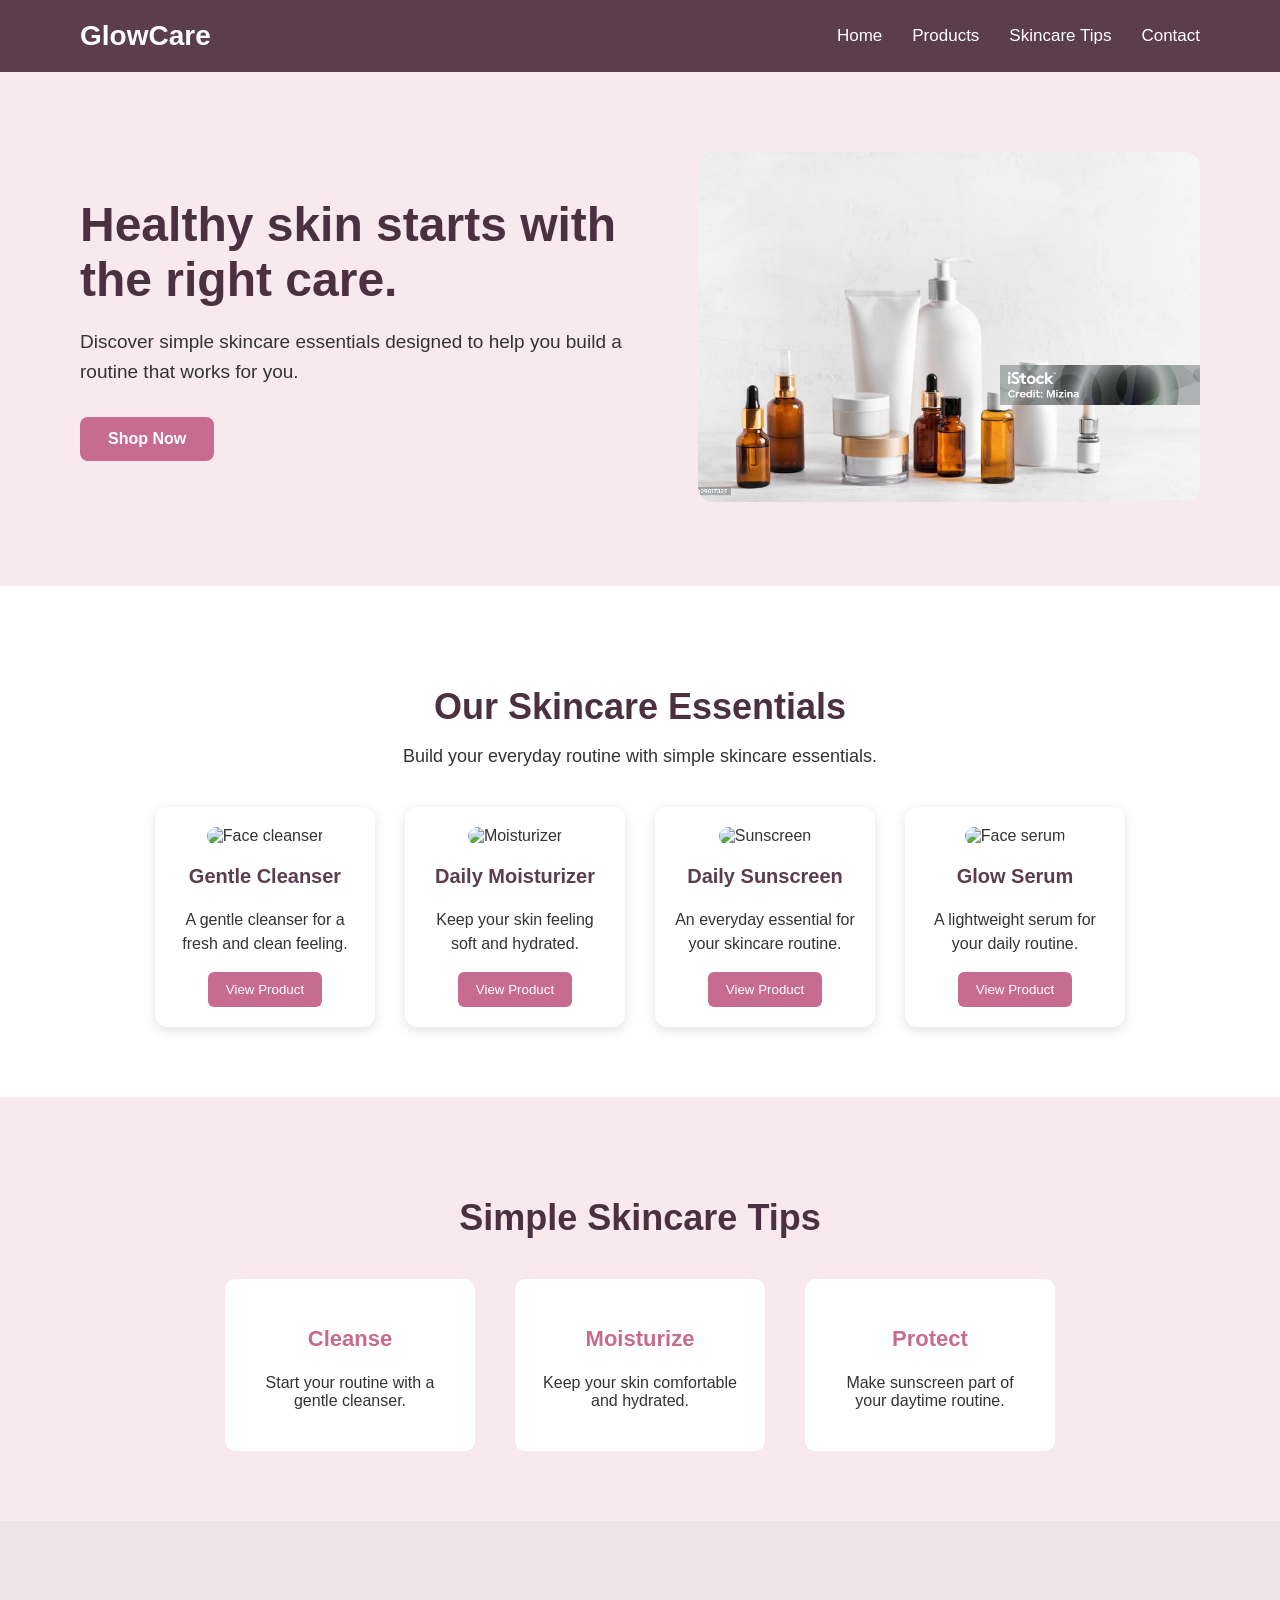
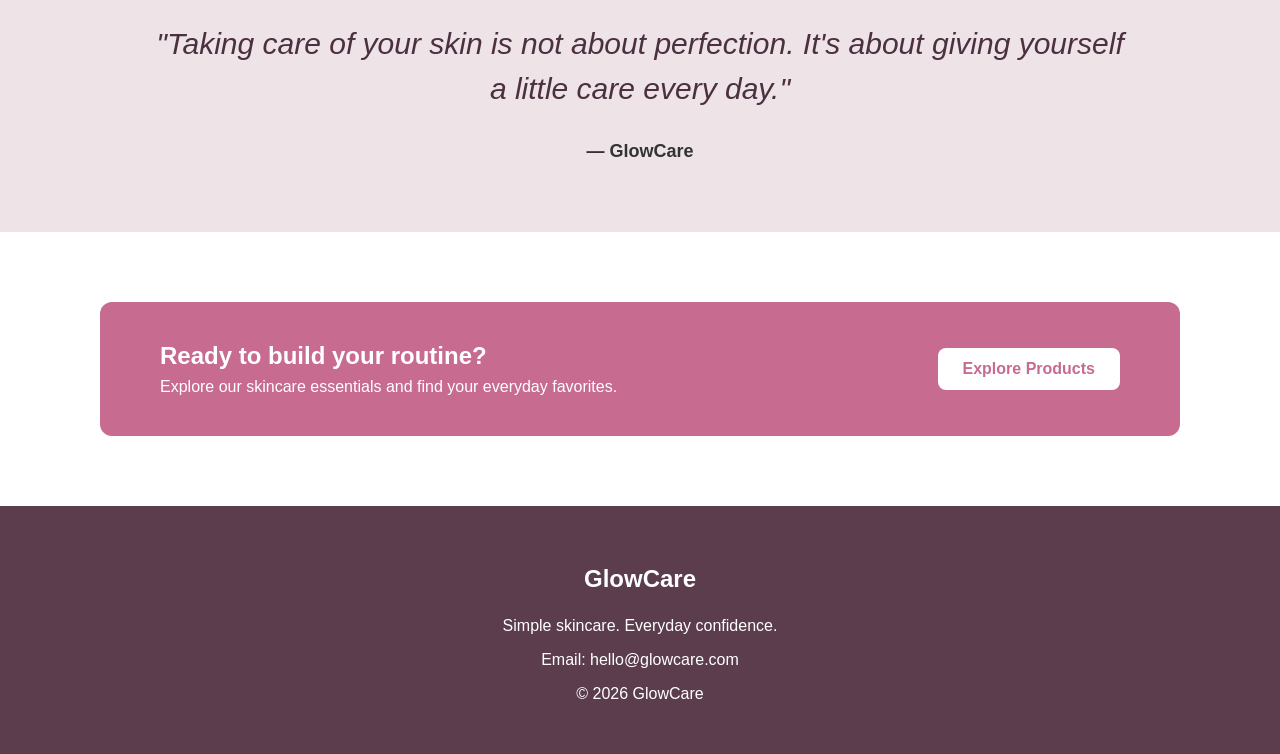
==== index.html @ fea5e765 "created a glowcare skincare landing page" ====
<!DOCTYPE html>
<html lang="en">
<head>
    <meta charset="UTF-8">
    <meta name="viewport" content="width=device-width, initial-scale=1.0">

    <title>GlowCare - Skincare</title>

    <link rel="stylesheet" href="style.css">
</head>

<body>

    <!-- HEADER -->

    <header>

        <div class="logo">
            GlowCare
        </div>

        <nav>
            <a href="#home">Home</a>
            <a href="#products">Products</a>
            <a href="#tips">Skincare Tips</a>
            <a href="#contact">Contact</a>
        </nav>

    </header>


    <!-- HERO -->

    <section id="home" class="hero">

        <div class="hero-text">

            <h1>
                Healthy skin starts with the right care.
            </h1>

            <p>
                Discover simple skincare essentials designed to help
                you build a routine that works for you.
            </p>

            <a href="#products" class="button">
                Shop Now
            </a>

        </div>


        <div class="hero-image">

            <img
                src="./images/skincare.jpg"
                alt="Skincare products"
            >

        </div>

    </section>


    <!-- PRODUCTS -->

    <section id="products" class="products">

        <h2>
            Our Skincare Essentials
        </h2>

        <p class="section-text">
            Build your everyday routine with simple skincare essentials.
        </p>


        <div class="product-container">


            <!-- PRODUCT 1 -->

            <div class="product-card">

                <div class="product-image">
                    <img
                        src="https://images.unsplash.com/photo-1556229010-aa3d3f1f4b4d?auto=format&fit=crop&w=500&q=80"
                        alt="Face cleanser"
                    >
                </div>

                <h3>Gentle Cleanser</h3>

                <p>
                    A gentle cleanser for a fresh and clean feeling.
                </p>

                <button onclick="showProduct('Gentle Cleanser')">
                    View Product
                </button>

            </div>


            <!-- PRODUCT 2 -->

            <div class="product-card">

                <div class="product-image">
                    <img
                        src="https://images.unsplash.com/photo-1571781926291-c477ebfd024b?auto=format&fit=crop&w=500&q=80"
                        alt="Moisturizer"
                    >
                </div>

                <h3>Daily Moisturizer</h3>

                <p>
                    Keep your skin feeling soft and hydrated.
                </p>

                <button onclick="showProduct('Daily Moisturizer')">
                    View Product
                </button>

            </div>


            <!-- PRODUCT 3 -->

            <div class="product-card">

                <div class="product-image">
                    <img
                        src="https://images.unsplash.com/photo-1556228720-195a672e8a03?auto=format&fit=crop&w=500&q=80"
                        alt="Sunscreen"
                    >
                </div>

                <h3>Daily Sunscreen</h3>

                <p>
                    An everyday essential for your skincare routine.
                </p>

                <button onclick="showProduct('Daily Sunscreen')">
                    View Product
                </button>

            </div>


            <!-- PRODUCT 4 -->

            <div class="product-card">

                <div class="product-image">
                    <img
                        src="https://images.unsplash.com/photo-1620916566398-39f1143ab7be?auto=format&fit=crop&w=500&q=80"
                        alt="Face serum"
                    >
                </div>

                <h3>Glow Serum</h3>

                <p>
                    A lightweight serum for your daily routine.
                </p>

                <button onclick="showProduct('Glow Serum')">
                    View Product
                </button>

            </div>

        </div>

    </section>


    <!-- SKINCARE TIPS -->

    <section id="tips" class="tips">

        <h2>
            Simple Skincare Tips
        </h2>


        <div class="tips-container">

            <div class="tip">

                <h3>Cleanse</h3>

                <p>
                    Start your routine with a gentle cleanser.
                </p>

            </div>


            <div class="tip">

                <h3>Moisturize</h3>

                <p>
                    Keep your skin comfortable and hydrated.
                </p>

            </div>


            <div class="tip">

                <h3>Protect</h3>

                <p>
                    Make sunscreen part of your daytime routine.
                </p>

            </div>

        </div>

    </section>


    <!-- QUOTE -->

    <section class="quote">

        <p>
            "Taking care of your skin is not about perfection.
            It's about giving yourself a little care every day."
        </p>

        <strong>
            — GlowCare
        </strong>

    </section>


    <!-- CALL TO ACTION -->

    <section class="cta">

        <div>

            <h2>
                Ready to build your routine?
            </h2>

            <p>
                Explore our skincare essentials and find your everyday favorites.
            </p>

        </div>

        <a href="#products" class="cta-button">
            Explore Products
        </a>

    </section>


    <!-- FOOTER -->

    <footer id="contact">

        <h3>
            GlowCare
        </h3>

        <p>
            Simple skincare. Everyday confidence.
        </p>

        <p>
            Email: hello@glowcare.com
        </p>

        <p>
            © 2026 GlowCare
        </p>

    </footer>


    <script src="script.js"></script>

</body>
</html>
---- style.css ----
* {
    box-sizing: border-box;
}

html {
    scroll-behavior: smooth;
}

body {
    margin: 0;
    font-family: Arial, sans-serif;
    color: #333;
}


/* HEADER */

header {
    background-color: #5c3d4e;

    display: flex;
    justify-content: space-between;
    align-items: center;

    padding: 20px 80px;

    position: sticky;
    top: 0;
    z-index: 10;
}

.logo {
    font-size: 28px;
    font-weight: bold;
    color: white;
}

nav {
    display: flex;
    gap: 30px;
}

nav a {
    color: white;
    text-decoration: none;
    font-size: 17px;
}

nav a:hover {
    text-decoration: underline;
}


/* HERO */

.hero {
    background-color: #f8e9ee;

    display: flex;
    justify-content: space-between;
    align-items: center;

    padding: 80px;

    gap: 60px;
}

.hero-text {
    width: 50%;
}

.hero-text h1 {
    font-size: 48px;
    margin: 0 0 20px;

    color: #4b3040;
}

.hero-text p {
    font-size: 19px;
    line-height: 1.6;

    margin-bottom: 30px;
}

.button {
    display: inline-block;

    background-color: #c76b91;
    color: white;

    padding: 13px 28px;

    border-radius: 8px;

    text-decoration: none;

    font-weight: bold;
}

.button:hover {
    background-color: #a95577;
}

.hero-image {
    width: 45%;
}

.hero-image img {
    width: 100%;
    height: 350px;

    object-fit: cover;

    border-radius: 15px;
}


/* PRODUCTS */

.products {
    text-align: center;

    padding: 70px 80px;
}

.products h2,
.tips h2 {
    font-size: 36px;

    color: #4b3040;

    margin-bottom: 10px;
}

.section-text {
    font-size: 18px;

    margin-bottom: 40px;
}

.product-container {
    display: flex;

    justify-content: center;

    gap: 30px;
}

.product-card {
    width: 220px;

    padding: 20px;

    border-radius: 12px;

    box-shadow: 0 3px 12px rgba(0, 0, 0, 0.12);

    background-color: white;
}

.product-image img {
    width: 100%;
    height: 180px;

    object-fit: cover;

    border-radius: 10px;
}

.product-card h3 {
    color: #5c3d4e;

    font-size: 20px;
}

.product-card p {
    line-height: 1.5;
}

.product-card button {
    background-color: #c76b91;

    color: white;

    border: none;

    padding: 10px 18px;

    border-radius: 6px;

    cursor: pointer;
}

.product-card button:hover {
    background-color: #a95577;
}


/* TIPS */

.tips {
    background-color: #f8e9ee;

    text-align: center;

    padding: 70px 80px;
}

.tips-container {
    display: flex;

    justify-content: center;

    gap: 40px;

    margin-top: 40px;
}

.tip {
    width: 250px;

    background-color: white;

    padding: 25px;

    border-radius: 10px;
}

.tip h3 {
    color: #c76b91;

    font-size: 22px;
}


/* QUOTE */

.quote {
    background-color: #eee3e7;

    text-align: center;

    padding: 70px 150px;
}

.quote p {
    font-size: 30px;

    font-style: italic;

    line-height: 1.5;

    color: #4b3040;
}

.quote strong {
    font-size: 18px;
}


/* CTA */

.cta {
    background-color: #c76b91;

    color: white;

    margin: 70px 100px;

    padding: 40px 60px;

    border-radius: 12px;

    display: flex;

    justify-content: space-between;

    align-items: center;
}

.cta h2 {
    margin: 0 0 8px;
}

.cta p {
    margin: 0;
}

.cta-button {
    background-color: white;

    color: #c76b91;

    padding: 12px 25px;

    border-radius: 8px;

    text-decoration: none;

    font-weight: bold;
}


/* FOOTER */

footer {
    background-color: #5c3d4e;

    color: white;

    text-align: center;

    padding: 35px;
}

footer h3 {
    font-size: 24px;
}
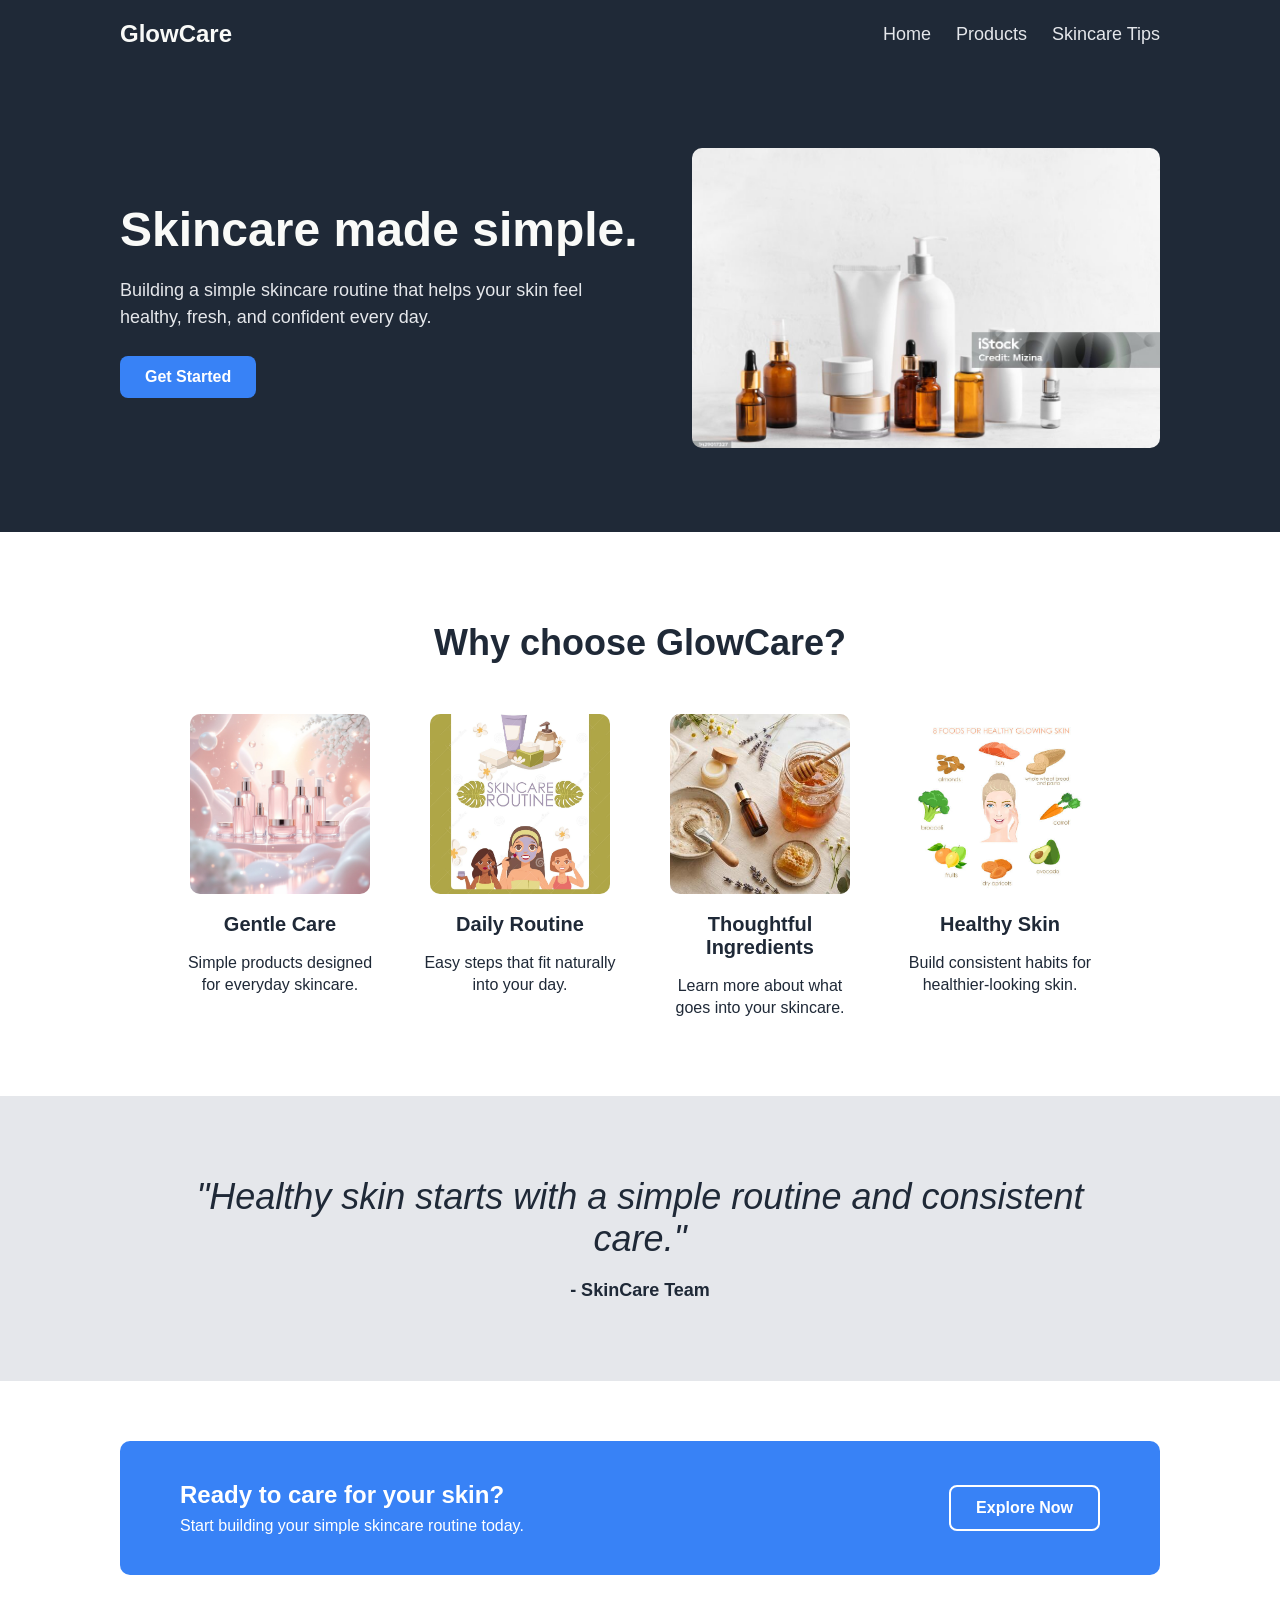
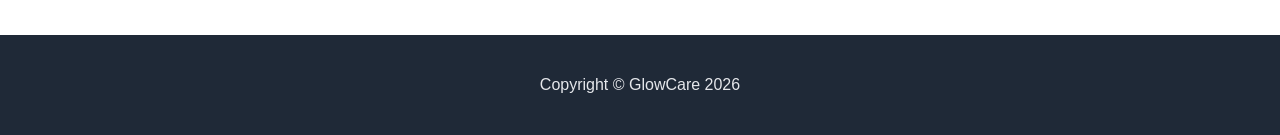
==== commit 1b8c74f6: "create skincare landing page" ====
--- a/index.html
+++ b/index.html
@@ -4,292 +4,115 @@
     <meta charset="UTF-8">
     <meta name="viewport" content="width=device-width, initial-scale=1.0">
 
-    <title>GlowCare - Skincare</title>
+    <title>SkinCare</title>
 
     <link rel="stylesheet" href="style.css">
 </head>
 
 <body>
+    <header>
+    <div class="logo">GlowCare</div>
 
-    <!-- HEADER -->
+    <nav>
+        <a href="#home">Home</a>
+        <a href="#products">Products</a>
+        <a href="#skincare tips">Skincare Tips</a>
+    </nav>
+</header>
+<section class="hero" id="home">
 
-    <header>
+    <div class="hero-content">
 
-        <div class="logo">
-            GlowCare
-        </div>
+        <h1>Skincare made simple.</h1>
 
-        <nav>
-            <a href="#home">Home</a>
-            <a href="#products">Products</a>
-            <a href="#tips">Skincare Tips</a>
-            <a href="#contact">Contact</a>
-        </nav>
+        <p>
+            Building  a simple skincare routine that helps your skin
+            feel healthy, fresh, and confident every day.
+        </p>
 
-    </header>
+        <a href="signup.html" class="get-started">Get Started</a>
+
+    </div>
+
+    <div class="hero-image">
+        <img src="images/skincare.jpg" alt="Skincare products">
+    </div>
+</section>
+<section class="information" id="products">
+
+    <h2>Why choose GlowCare?</h2>
+
+    <div class="cards">
 
 
-    <!-- HERO -->
-
-    <section id="home" class="hero">
-
-        <div class="hero-text">
-
-            <h1>
-                Healthy skin starts with the right care.
-            </h1>
-
-            <p>
-                Discover simple skincare essentials designed to help
-                you build a routine that works for you.
-            </p>
-
-            <a href="#products" class="button">
-                Shop Now
-            </a>
-
-        </div>
+    <div class="card">
+        <a href="#" class="card-link">
+            <div class="card-image">
+                <img src="images/gentle-care.jpg" alt="Gentle skincare">
+            </div>
+            <h3>Gentle Care</h3>
+        </a>
+        <p>Simple products designed for everyday skincare.</p>
+    </div>
 
 
-        <div class="hero-image">
+    <div class="card">
+        <a href="#" class="card-link">
+            <div class="card-image">
+                <img src="images/daily-routine.jpg" alt="Daily skincare routine">
+            </div>
+            <h3>Daily Routine</h3>
+        </a>
+        <p>Easy steps that fit naturally into your day.</p>
+    </div>
 
-            <img
-                src="./images/skincare.jpg"
-                alt="Skincare products"
-            >
+    <div class="card">
+        <a href="#" class="card-link">
+            <div class="card-image">
+                <img src="images/natural-care.jpg" alt="Natural skincare">
+            </div>
+            <h3>Thoughtful Ingredients</h3>
+        </a>
+        <p>Learn more about what goes into your skincare.</p>
+    </div>
 
-        </div>
+    <div class="card">
+        <a href="#" class="card-link">
+            <div class="card-image">
+                <img src="images/healthy-skin.jpg" alt="Healthy skin">
+            </div>
+            <h3>Healthy Skin</h3>
+        </a>
+        <p>Build consistent habits for healthier-looking skin.</p>
+    </div>
 
-    </section>
+</div>
+</section>
+<section class="quote">
 
+    <p>
+        "Healthy skin starts with a simple routine and
+        consistent care."
+    </p>
 
-    <!-- PRODUCTS -->
+    <strong>- SkinCare Team</strong>
 
-    <section id="products" class="products">
+</section>
+<section class="cta" id="skincare tips">
 
-        <h2>
-            Our Skincare Essentials
-        </h2>
-
-        <p class="section-text">
-            Build your everyday routine with simple skincare essentials.
-        </p>
-
-
-        <div class="product-container">
-
-
-            <!-- PRODUCT 1 -->
-
-            <div class="product-card">
-
-                <div class="product-image">
-                    <img
-                        src="https://images.unsplash.com/photo-1556229010-aa3d3f1f4b4d?auto=format&fit=crop&w=500&q=80"
-                        alt="Face cleanser"
-                    >
-                </div>
-
-                <h3>Gentle Cleanser</h3>
-
-                <p>
-                    A gentle cleanser for a fresh and clean feeling.
-                </p>
-
-                <button onclick="showProduct('Gentle Cleanser')">
-                    View Product
-                </button>
-
-            </div>
-
-
-            <!-- PRODUCT 2 -->
-
-            <div class="product-card">
-
-                <div class="product-image">
-                    <img
-                        src="https://images.unsplash.com/photo-1571781926291-c477ebfd024b?auto=format&fit=crop&w=500&q=80"
-                        alt="Moisturizer"
-                    >
-                </div>
-
-                <h3>Daily Moisturizer</h3>
-
-                <p>
-                    Keep your skin feeling soft and hydrated.
-                </p>
-
-                <button onclick="showProduct('Daily Moisturizer')">
-                    View Product
-                </button>
-
-            </div>
-
-
-            <!-- PRODUCT 3 -->
-
-            <div class="product-card">
-
-                <div class="product-image">
-                    <img
-                        src="https://images.unsplash.com/photo-1556228720-195a672e8a03?auto=format&fit=crop&w=500&q=80"
-                        alt="Sunscreen"
-                    >
-                </div>
-
-                <h3>Daily Sunscreen</h3>
-
-                <p>
-                    An everyday essential for your skincare routine.
-                </p>
-
-                <button onclick="showProduct('Daily Sunscreen')">
-                    View Product
-                </button>
-
-            </div>
-
-
-            <!-- PRODUCT 4 -->
-
-            <div class="product-card">
-
-                <div class="product-image">
-                    <img
-                        src="https://images.unsplash.com/photo-1620916566398-39f1143ab7be?auto=format&fit=crop&w=500&q=80"
-                        alt="Face serum"
-                    >
-                </div>
-
-                <h3>Glow Serum</h3>
-
-                <p>
-                    A lightweight serum for your daily routine.
-                </p>
-
-                <button onclick="showProduct('Glow Serum')">
-                    View Product
-                </button>
-
-            </div>
-
-        </div>
-
-    </section>
-
-
-    <!-- SKINCARE TIPS -->
-
-    <section id="tips" class="tips">
-
-        <h2>
-            Simple Skincare Tips
-        </h2>
-
-
-        <div class="tips-container">
-
-            <div class="tip">
-
-                <h3>Cleanse</h3>
-
-                <p>
-                    Start your routine with a gentle cleanser.
-                </p>
-
-            </div>
-
-
-            <div class="tip">
-
-                <h3>Moisturize</h3>
-
-                <p>
-                    Keep your skin comfortable and hydrated.
-                </p>
-
-            </div>
-
-
-            <div class="tip">
-
-                <h3>Protect</h3>
-
-                <p>
-                    Make sunscreen part of your daytime routine.
-                </p>
-
-            </div>
-
-        </div>
-
-    </section>
-
-
-    <!-- QUOTE -->
-
-    <section class="quote">
+    <div>
+        <h2>Ready to care for your skin?</h2>
 
         <p>
-            "Taking care of your skin is not about perfection.
-            It's about giving yourself a little care every day."
+            Start building your simple skincare routine today.
         </p>
+    </div>
 
-        <strong>
-            — GlowCare
-        </strong>
+    <button>Explore Now</button>
 
-    </section>
-
-
-    <!-- CALL TO ACTION -->
-
-    <section class="cta">
-
-        <div>
-
-            <h2>
-                Ready to build your routine?
-            </h2>
-
-            <p>
-                Explore our skincare essentials and find your everyday favorites.
-            </p>
-
-        </div>
-
-        <a href="#products" class="cta-button">
-            Explore Products
-        </a>
-
-    </section>
-
-
-    <!-- FOOTER -->
-
-    <footer id="contact">
-
-        <h3>
-            GlowCare
-        </h3>
-
-        <p>
-            Simple skincare. Everyday confidence.
-        </p>
-
-        <p>
-            Email: hello@glowcare.com
-        </p>
-
-        <p>
-            © 2026 GlowCare
-        </p>
-
-    </footer>
-
-
-    <script src="script.js"></script>
-
+</section>
+<footer>
+    <p>Copyright © GlowCare 2026</p>
+</footer>
 </body>
 </html>
--- a/style.css
+++ b/style.css
@@ -2,318 +2,234 @@
     box-sizing: border-box;
 }
 
+body {
+    margin: 0;
+    font-family: "Roboto", sans-serif;
+    color: #1F2937;
+}
+
+header {
+    background-color: #1F2937;
+    display: flex;
+    justify-content: space-between;
+    align-items: center;
+    padding: 20px 120px;
+}
+
+.logo {
+    font-size: 24px;
+    font-weight: bold;
+    color: #F9FAF8;
+}
+
+nav {
+    display: flex;
+    gap: 25px;
+}
+
+nav a {
+    color: #E5E7EB;
+    text-decoration: none;
+    font-size: 18px;
+}
+
+
+/* HERO */
+
+.hero {
+    background-color: #1F2937;
+    display: flex;
+    justify-content: space-between;
+    align-items: center;
+    padding: 80px 120px;
+    gap: 50px;
+}
+
+.hero-content {
+    width: 50%;
+}
+
+.hero-content h1 {
+    color: #F9FAF8;
+    font-size: 48px;
+    font-weight: 900;
+    margin: 0 0 20px;
+}
+
+.hero-content p {
+    color: #E5E7EB;
+    font-size: 18px;
+    line-height: 1.5;
+    margin-bottom: 25px;
+}
+
+button {
+    background-color: #3882F6;
+    color: white;
+    border: none;
+    border-radius: 8px;
+    padding: 12px 25px;
+    font-size: 16px;
+    font-weight: bold;
+    cursor: pointer;
+}
+
+.hero-image {
+    width: 45%;
+}
+
+.hero-image img {
+    width: 100%;
+    height: 300px;
+    object-fit: cover;
+    border-radius: 10px;
+}
+
+.information {
+    padding: 60px 100px;
+    text-align: center;
+}
+
+.information h2 {
+    font-size: 36px;
+    font-weight: 900;
+    margin-bottom: 50px;
+}
+
+.cards {
+    display: flex;
+    justify-content: center;
+    gap: 40px;
+}
+
+.card {
+    width: 200px;
+}
+
+.card-image img {
+    width: 180px;
+    height: 180px;
+    object-fit: cover;
+    border-radius: 10px;
+}
+
+.card h3 {
+    font-size: 20px;
+    margin: 15px 0 8px;
+}
+
+.card p {
+    font-size: 16px;
+    line-height: 1.4;
+}
+
+.quote {
+    background-color: #E5E7EB;
+    padding: 80px 180px;
+    text-align: center;
+}
+
+.quote p {
+    font-size: 36px;
+    font-style: italic;
+    font-weight: 300;
+    margin: 0 0 20px;
+}
+
+.quote strong {
+    font-size: 18px;
+}
+.cta {
+    background-color: #3882F6;
+    color: white;
+    margin: 60px 120px;
+    padding: 40px 60px;
+    border-radius: 10px;
+
+    display: flex;
+    justify-content: space-between;
+    align-items: center;
+}
+
+.cta h2 {
+    margin: 0 0 8px;
+    font-size: 24px;
+}
+
+.cta p {
+    margin: 0;
+}
+
+.cta button {
+    border: 2px solid white;
+}
+
+footer {
+    background-color: #1F2937;
+    color: #E5E7EB;
+    text-align: center;
+    padding: 25px;
+}
+.card-link {
+    text-decoration: none;
+    color: inherit;
+}
+.get-started {
+    display: inline-block;
+    background-color: #3882F6;
+    color: white;
+    text-decoration: none;
+    border-radius: 8px;
+    padding: 12px 25px;
+    font-size: 16px;
+    font-weight: bold;
+}
+.signup-page {
+    background-color: #1F2937;
+    min-height: 100vh;
+    display: flex;
+    justify-content: center;
+    align-items: center;
+}
+
+.signup-box {
+    background-color: white;
+    width: 400px;
+    padding: 40px;
+    border-radius: 10px;
+    text-align: center;
+}
+
+.signup-box h1 {
+    margin-bottom: 10px;
+}
+
+.signup-box form {
+    display: flex;
+    flex-direction: column;
+    text-align: left;
+    margin-top: 25px;
+}
+
+.signup-box label {
+    margin-bottom: 5px;
+    font-weight: bold;
+}
+
+.signup-box input {
+    padding: 12px;
+    margin-bottom: 18px;
+    border: 1px solid #ccc;
+    border-radius: 5px;
+}
+
+.signup-box button {
+    margin-top: 10px;
+}
+
+.signin-text {
+    margin-top: 20px;
+}
 html {
     scroll-behavior: smooth;
-}
-
-body {
-    margin: 0;
-    font-family: Arial, sans-serif;
-    color: #333;
-}
-
-
-/* HEADER */
-
-header {
-    background-color: #5c3d4e;
-
-    display: flex;
-    justify-content: space-between;
-    align-items: center;
-
-    padding: 20px 80px;
-
-    position: sticky;
-    top: 0;
-    z-index: 10;
-}
-
-.logo {
-    font-size: 28px;
-    font-weight: bold;
-    color: white;
-}
-
-nav {
-    display: flex;
-    gap: 30px;
-}
-
-nav a {
-    color: white;
-    text-decoration: none;
-    font-size: 17px;
-}
-
-nav a:hover {
-    text-decoration: underline;
-}
-
-
-/* HERO */
-
-.hero {
-    background-color: #f8e9ee;
-
-    display: flex;
-    justify-content: space-between;
-    align-items: center;
-
-    padding: 80px;
-
-    gap: 60px;
-}
-
-.hero-text {
-    width: 50%;
-}
-
-.hero-text h1 {
-    font-size: 48px;
-    margin: 0 0 20px;
-
-    color: #4b3040;
-}
-
-.hero-text p {
-    font-size: 19px;
-    line-height: 1.6;
-
-    margin-bottom: 30px;
-}
-
-.button {
-    display: inline-block;
-
-    background-color: #c76b91;
-    color: white;
-
-    padding: 13px 28px;
-
-    border-radius: 8px;
-
-    text-decoration: none;
-
-    font-weight: bold;
-}
-
-.button:hover {
-    background-color: #a95577;
-}
-
-.hero-image {
-    width: 45%;
-}
-
-.hero-image img {
-    width: 100%;
-    height: 350px;
-
-    object-fit: cover;
-
-    border-radius: 15px;
-}
-
-
-/* PRODUCTS */
-
-.products {
-    text-align: center;
-
-    padding: 70px 80px;
-}
-
-.products h2,
-.tips h2 {
-    font-size: 36px;
-
-    color: #4b3040;
-
-    margin-bottom: 10px;
-}
-
-.section-text {
-    font-size: 18px;
-
-    margin-bottom: 40px;
-}
-
-.product-container {
-    display: flex;
-
-    justify-content: center;
-
-    gap: 30px;
-}
-
-.product-card {
-    width: 220px;
-
-    padding: 20px;
-
-    border-radius: 12px;
-
-    box-shadow: 0 3px 12px rgba(0, 0, 0, 0.12);
-
-    background-color: white;
-}
-
-.product-image img {
-    width: 100%;
-    height: 180px;
-
-    object-fit: cover;
-
-    border-radius: 10px;
-}
-
-.product-card h3 {
-    color: #5c3d4e;
-
-    font-size: 20px;
-}
-
-.product-card p {
-    line-height: 1.5;
-}
-
-.product-card button {
-    background-color: #c76b91;
-
-    color: white;
-
-    border: none;
-
-    padding: 10px 18px;
-
-    border-radius: 6px;
-
-    cursor: pointer;
-}
-
-.product-card button:hover {
-    background-color: #a95577;
-}
-
-
-/* TIPS */
-
-.tips {
-    background-color: #f8e9ee;
-
-    text-align: center;
-
-    padding: 70px 80px;
-}
-
-.tips-container {
-    display: flex;
-
-    justify-content: center;
-
-    gap: 40px;
-
-    margin-top: 40px;
-}
-
-.tip {
-    width: 250px;
-
-    background-color: white;
-
-    padding: 25px;
-
-    border-radius: 10px;
-}
-
-.tip h3 {
-    color: #c76b91;
-
-    font-size: 22px;
-}
-
-
-/* QUOTE */
-
-.quote {
-    background-color: #eee3e7;
-
-    text-align: center;
-
-    padding: 70px 150px;
-}
-
-.quote p {
-    font-size: 30px;
-
-    font-style: italic;
-
-    line-height: 1.5;
-
-    color: #4b3040;
-}
-
-.quote strong {
-    font-size: 18px;
-}
-
-
-/* CTA */
-
-.cta {
-    background-color: #c76b91;
-
-    color: white;
-
-    margin: 70px 100px;
-
-    padding: 40px 60px;
-
-    border-radius: 12px;
-
-    display: flex;
-
-    justify-content: space-between;
-
-    align-items: center;
-}
-
-.cta h2 {
-    margin: 0 0 8px;
-}
-
-.cta p {
-    margin: 0;
-}
-
-.cta-button {
-    background-color: white;
-
-    color: #c76b91;
-
-    padding: 12px 25px;
-
-    border-radius: 8px;
-
-    text-decoration: none;
-
-    font-weight: bold;
-}
-
-
-/* FOOTER */
-
-footer {
-    background-color: #5c3d4e;
-
-    color: white;
-
-    text-align: center;
-
-    padding: 35px;
-}
-
-footer h3 {
-    font-size: 24px;
 }
